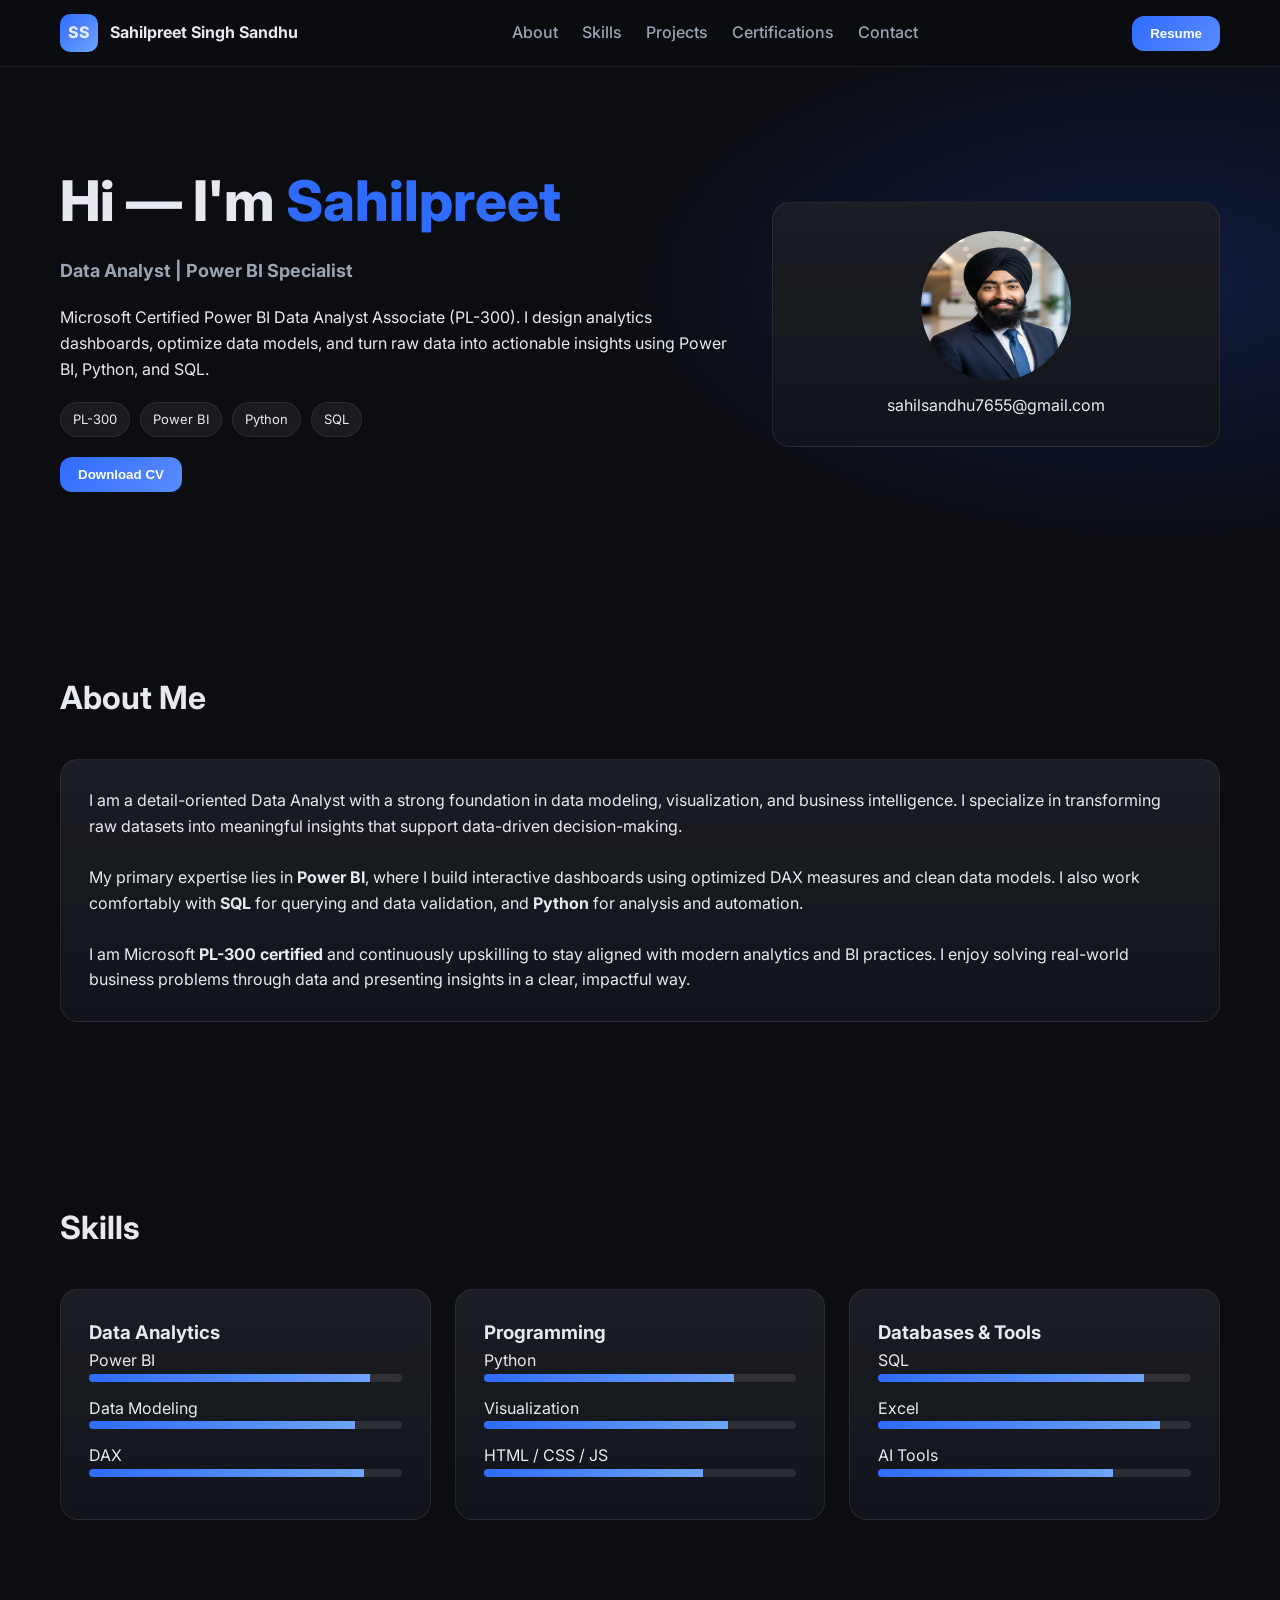
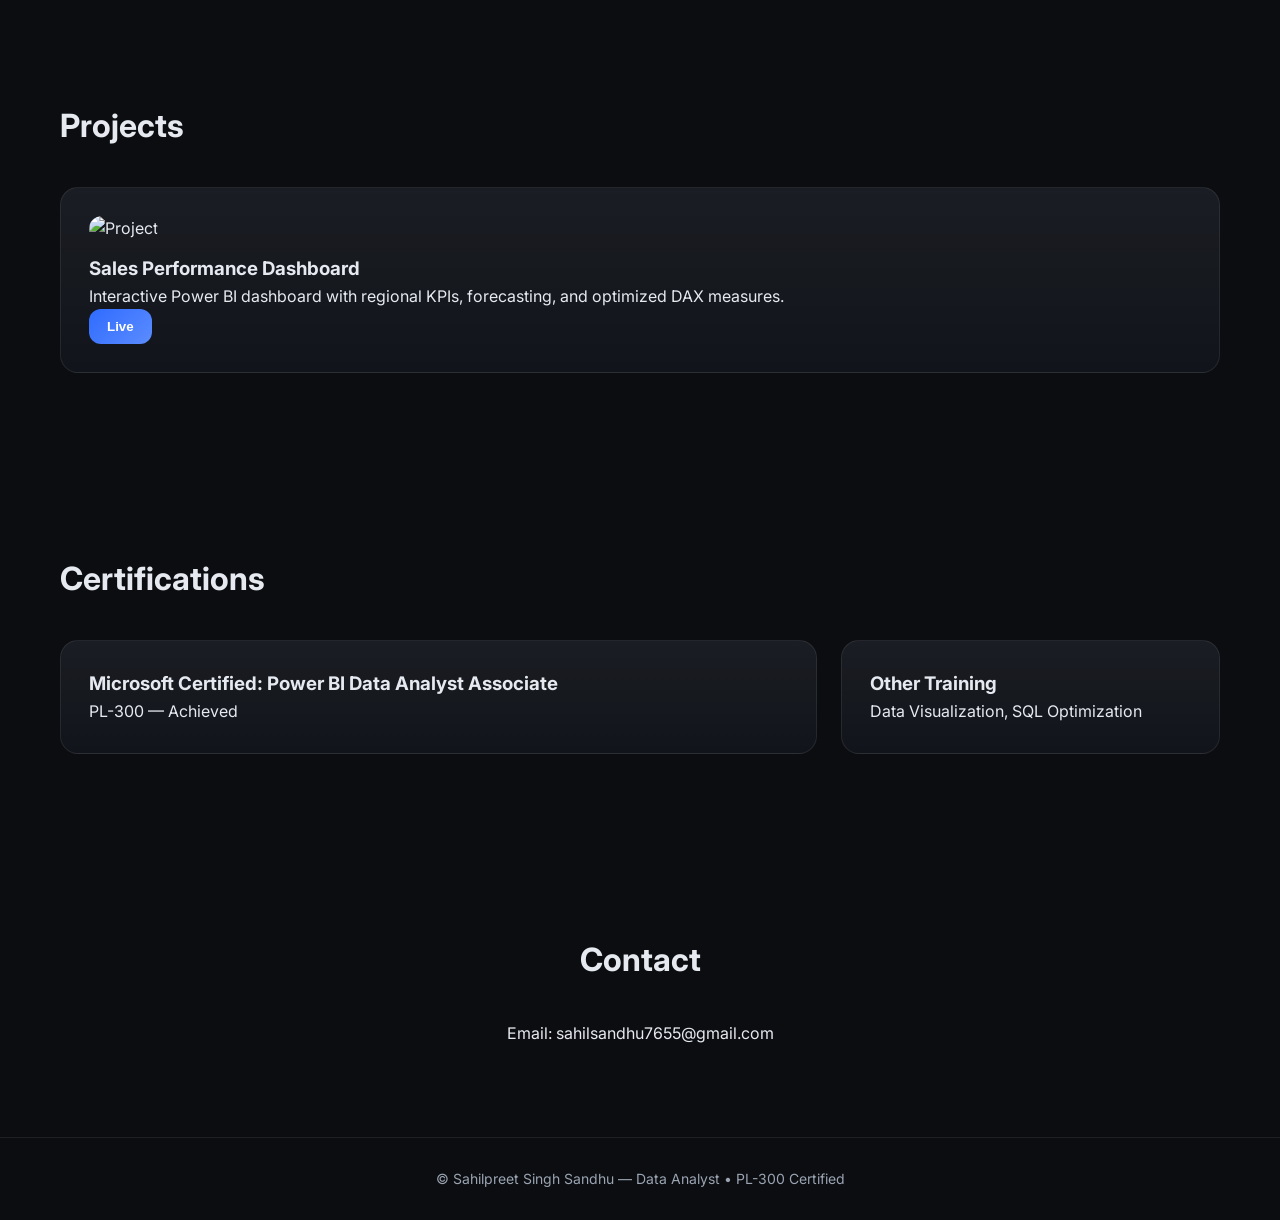
==== index.html @ d5413a1f "Update index.html" ====
<!DOCTYPE html>
<html lang="en">
<head>
  <meta charset="UTF-8" />
  <meta name="viewport" content="width=device-width, initial-scale=1.0" />
  <title>Sahilpreet Singh Sandhu | Data Analyst</title>

  <link href="https://fonts.googleapis.com/css2?family=Inter:wght@300;400;500;600;700;800&display=swap" rel="stylesheet">

  <style>
    :root {
      --bg: #0b0d10;
      --card: #11141a;
      --muted: #9aa4b2;
      --text: #e6eaf0;
      --accent: #2f6bff;
      --border: rgba(255,255,255,0.08);
      --radius: 18px;
    }

    * { box-sizing: border-box; margin: 0; padding: 0; }

    html { scroll-behavior: smooth; }

    body {
      font-family: 'Inter', sans-serif;
      background: radial-gradient(1200px 600px at 10% -10%, #111633 0%, transparent 60%),
                  radial-gradient(1000px 500px at 90% 10%, #0f1a3d 0%, transparent 55%),
                  var(--bg);
      color: var(--text);
      line-height: 1.6;
    }

    a { text-decoration: none; color: inherit; }

    /* ---------- NAVBAR ---------- */
    nav {
      position: sticky;
      top: 0;
      z-index: 1000;
      backdrop-filter: blur(10px);
      background: rgba(11,13,16,0.75);
      border-bottom: 1px solid var(--border);
    }

    .nav-container {
      max-width: 1200px;
      margin: auto;
      padding: 14px 20px;
      display: flex;
      justify-content: space-between;
      align-items: center;
    }

    .brand {
      display: flex;
      align-items: center;
      gap: 12px;
      font-weight: 700;
    }

    .logo {
      width: 38px;
      height: 38px;
      border-radius: 10px;
      background: linear-gradient(135deg, var(--accent), #6fa3ff);
      display: grid;
      place-items: center;
      font-weight: 800;
    }

    .nav-links {
      display: flex;
      gap: 24px;
      font-weight: 500;
      color: var(--muted);
    }

    .nav-links a:hover { color: var(--text); }

    .btn {
      padding: 10px 18px;
      border-radius: 12px;
      background: linear-gradient(135deg, var(--accent), #5b8cff);
      border: none;
      color: white;
      font-weight: 600;
      cursor: pointer;
    }

    /* ---------- GLOBAL ---------- */
    section {
      max-width: 1200px;
      margin: auto;
      padding: 90px 20px;
    }

    .section-title {
      font-size: 32px;
      font-weight: 700;
      margin-bottom: 36px;
    }

    .card {
      background: linear-gradient(180deg, rgba(255,255,255,0.04), transparent), var(--card);
      border: 1px solid var(--border);
      border-radius: var(--radius);
      padding: 28px;
    }

    /* ---------- ABOUT ---------- */
    .hero {
      display: grid;
      grid-template-columns: 1.2fr 0.8fr;
      gap: 40px;
      align-items: center;
    }

    .hero h1 {
      font-size: clamp(38px, 5vw, 56px);
      font-weight: 800;
    }

    .hero h1 span { color: var(--accent); }

    .hero h2 {
      font-size: 18px;
      color: var(--muted);
      margin: 10px 0 20px;
    }

    .tags {
      display: flex;
      gap: 10px;
      flex-wrap: wrap;
      margin: 20px 0;
    }

    .tag {
      padding: 6px 12px;
      border-radius: 999px;
      background: rgba(255,255,255,0.06);
      border: 1px solid var(--border);
      font-size: 13px;
    }

    .profile {
      text-align: center;
    }

    .avatar {
      width: 150px;
      height: 150px;
      margin: auto;
      border-radius: 50%;
      background: radial-gradient(circle at top, #3b6cff, #0f1c3f);
      display: grid;
      place-items: center;
      font-size: 42px;
      font-weight: 700;
    }

    /* ---------- SKILLS ---------- */
    .skills-grid {
      display: grid;
      grid-template-columns: repeat(auto-fit, minmax(260px, 1fr));
      gap: 24px;
    }

    .skill { margin-bottom: 14px; }

    .bar {
      height: 8px;
      background: rgba(255,255,255,0.1);
      border-radius: 999px;
      overflow: hidden;
    }

    .bar span {
      display: block;
      height: 100%;
      background: linear-gradient(90deg, var(--accent), #6fa3ff);
    }

    /* ---------- PROJECTS ---------- */
    .projects-grid {
      display: grid;
      grid-template-columns: repeat(auto-fit, minmax(260px, 1fr));
      gap: 20px;
    }

    .project img {
      width: 100%;
      height: 160px; /* shorter tile height */
      object-fit: cover;
      border-radius: 14px;
      margin-bottom: 12px;
    }

    /* ---------- CERTIFICATIONS ---------- */
    .cert-grid {
      display: grid;
      grid-template-columns: 2fr 1fr;
      gap: 24px;
    }

    /* ---------- CONTACT ---------- */
    .contact {
      text-align: center;
    }

    footer {
      border-top: 1px solid var(--border);
      padding: 30px 20px;
      text-align: center;
      color: var(--muted);
      font-size: 14px;
    }

    @media (max-width: 900px) {
      .hero { grid-template-columns: 1fr; }
      .cert-grid { grid-template-columns: 1fr; }
    }
  </style>
</head>
<body>

<!-- NAVBAR -->
<nav>
  <div class="nav-container">
    <div class="brand">
      <div class="logo">SS</div>
      Sahilpreet Singh Sandhu
    </div>
    <div class="nav-links">
      <a href="#about">About</a>
      <a href="#skills">Skills</a>
      <a href="#projects">Projects</a>
      <a href="#certifications">Certifications</a>
      <a href="#contact">Contact</a>
    </div>
    <button class="btn">Resume</button>
  </div>
</nav>

<!-- HERO / INTRO -->
<section id="home">
  <div class="hero">
    <div>
      <h1>Hi — I'm <span>Sahilpreet</span></h1>
      <h2>Data Analyst | Power BI Specialist</h2>
      <p>Microsoft Certified Power BI Data Analyst Associate (PL-300). I design analytics dashboards, optimize data models, and turn raw data into actionable insights using Power BI, Python, and SQL.</p>
      <div class="tags">
        <span class="tag">PL-300</span>
        <span class="tag">Power BI</span>
        <span class="tag">Python</span>
        <span class="tag">SQL</span>
      </div>
      <button class="btn">Download CV</button>
    </div>
    <div class="card profile">
      <div><img src="Img/Professional_Image.png" alt="Sahilpreet Singh Sandhu" class="avatar"></div>
      <p style="margin-top:12px">sahilsandhu7655@gmail.com</p>
    </div>
  </div>
</section>

<!-- ABOUT -->
<section id="about">
  <h2 class="section-title">About Me</h2>
  <div class="card">
    <p>
      I am a detail-oriented Data Analyst with a strong foundation in data modeling, visualization, and business intelligence. I specialize in transforming raw datasets into meaningful insights that support data-driven decision-making.
    </p>
    <br />
    <p>
      My primary expertise lies in <strong>Power BI</strong>, where I build interactive dashboards using optimized DAX measures and clean data models. I also work comfortably with <strong>SQL</strong> for querying and data validation, and <strong>Python</strong> for analysis and automation.
    </p>
    <br />
    <p>
      I am Microsoft <strong>PL-300 certified</strong> and continuously upskilling to stay aligned with modern analytics and BI practices. I enjoy solving real-world business problems through data and presenting insights in a clear, impactful way.
    </p>
  </div>
</section>

<!-- SKILLS -->
<section id="skills">
  <h2 class="section-title">Skills</h2>
  <div class="skills-grid">
    <div class="card">
      <h3>Data Analytics</h3>
      <div class="skill">Power BI<div class="bar"><span style="width:90%"></span></div></div>
      <div class="skill">Data Modeling<div class="bar"><span style="width:85%"></span></div></div>
      <div class="skill">DAX<div class="bar"><span style="width:88%"></span></div></div>
    </div>
    <div class="card">
      <h3>Programming</h3>
      <div class="skill">Python<div class="bar"><span style="width:80%"></span></div></div>
      <div class="skill">Visualization<div class="bar"><span style="width:78%"></span></div></div>
      <div class="skill">HTML / CSS / JS<div class="bar"><span style="width:70%"></span></div></div>
    </div>
    <div class="card">
      <h3>Databases & Tools</h3>
      <div class="skill">SQL<div class="bar"><span style="width:85%"></span></div></div>
      <div class="skill">Excel<div class="bar"><span style="width:90%"></span></div></div>
      <div class="skill">AI Tools<div class="bar"><span style="width:75%"></span></div></div>
    </div>
  </div>
</section>

<!-- PROJECTS -->
<section id="projects">
  <h2 class="section-title">Projects</h2>
  <div class="projects-grid">
    <div class="card project">
      <img src="https://images.unsplash.com/photo-1521737604893-d14cc237f11d" alt="Project">
      <h3>Sales Performance Dashboard</h3>
      <p>Interactive Power BI dashboard with regional KPIs, forecasting, and optimized DAX measures.</p>
      <button class="btn">Live</button>
    </div>
  </div>
</section>

<!-- CERTIFICATIONS -->
<section id="certifications">
  <h2 class="section-title">Certifications</h2>
  <div class="cert-grid">
    <div class="card">
      <h3>Microsoft Certified: Power BI Data Analyst Associate</h3>
      <p>PL-300 — Achieved</p>
    </div>
    <div class="card">
      <h3>Other Training</h3>
      <p>Data Visualization, SQL Optimization</p>
    </div>
  </div>
</section>

<!-- CONTACT -->
<section id="contact" class="contact">
  <h2 class="section-title">Contact</h2>
  <p>Email: sahilsandhu7655@gmail.com</p>
</section>

<footer>
  © Sahilpreet Singh Sandhu — Data Analyst • PL-300 Certified
</footer>

</body>
</html>
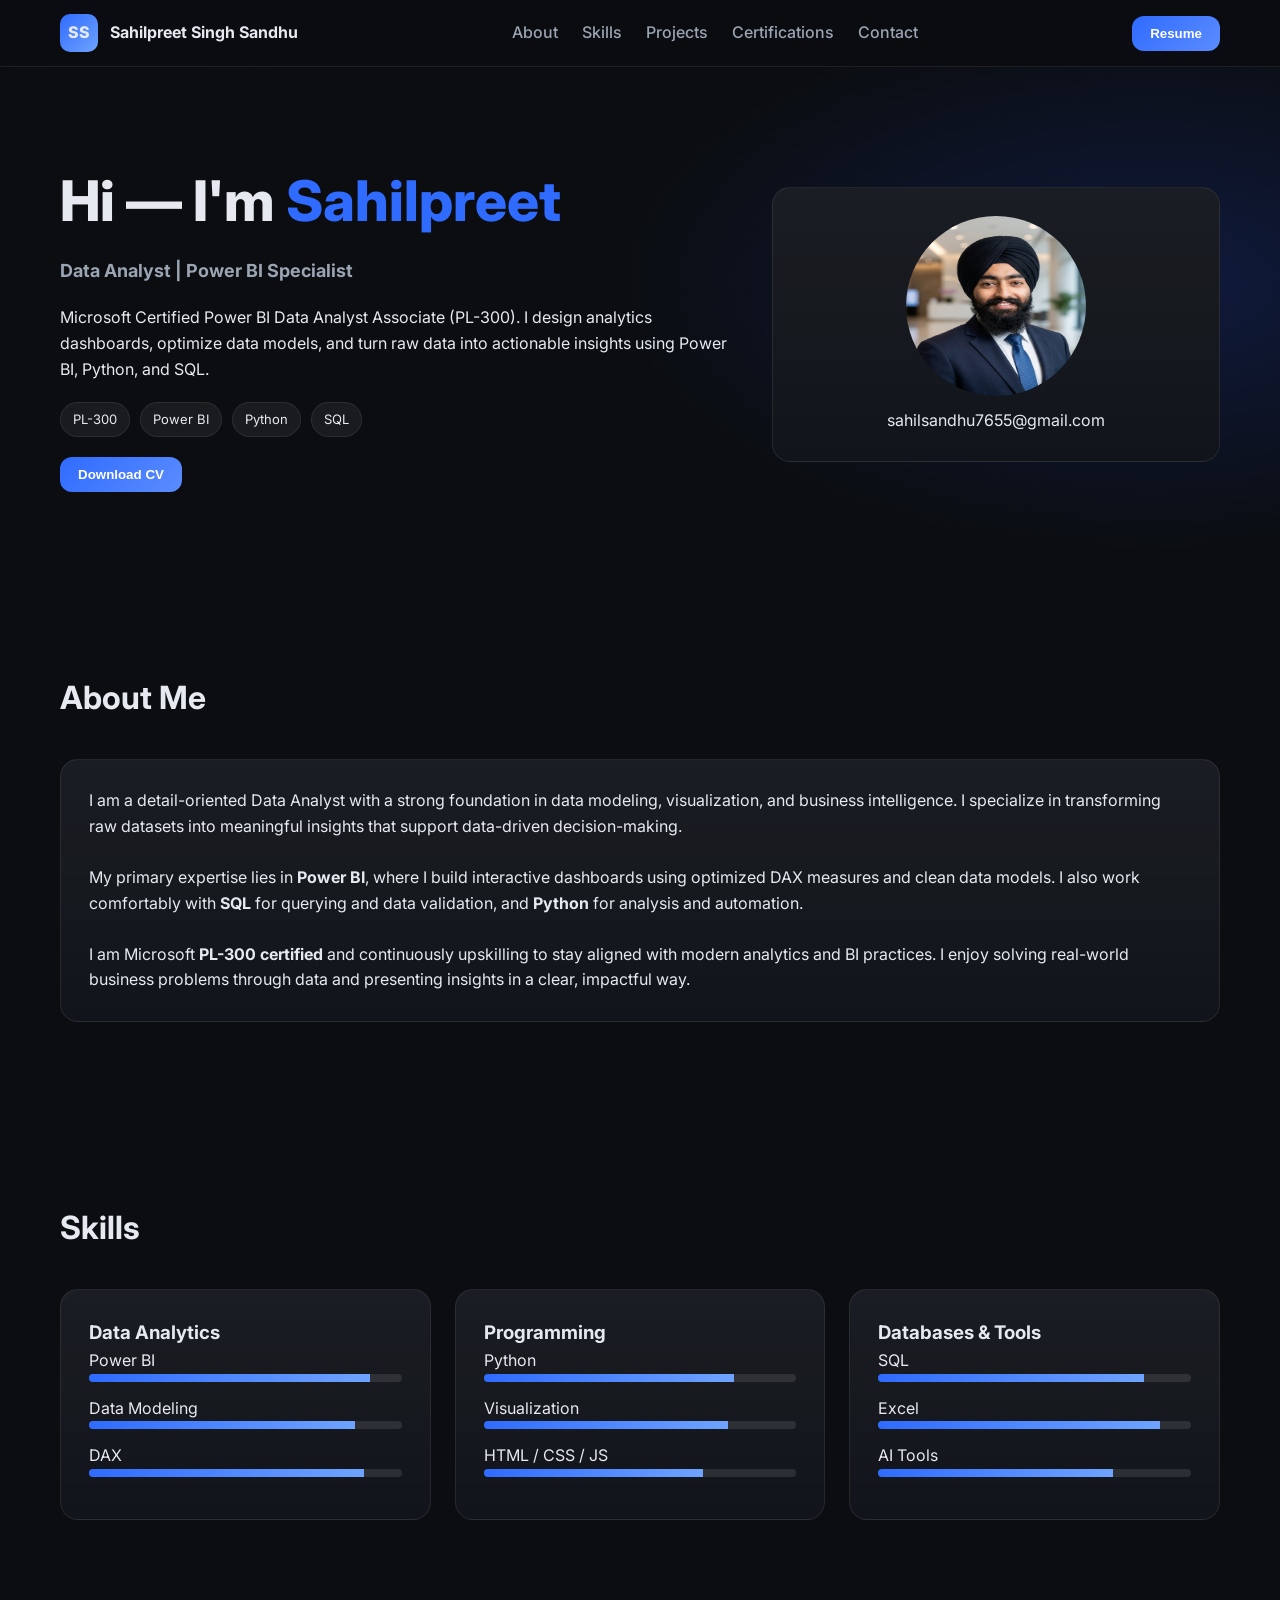
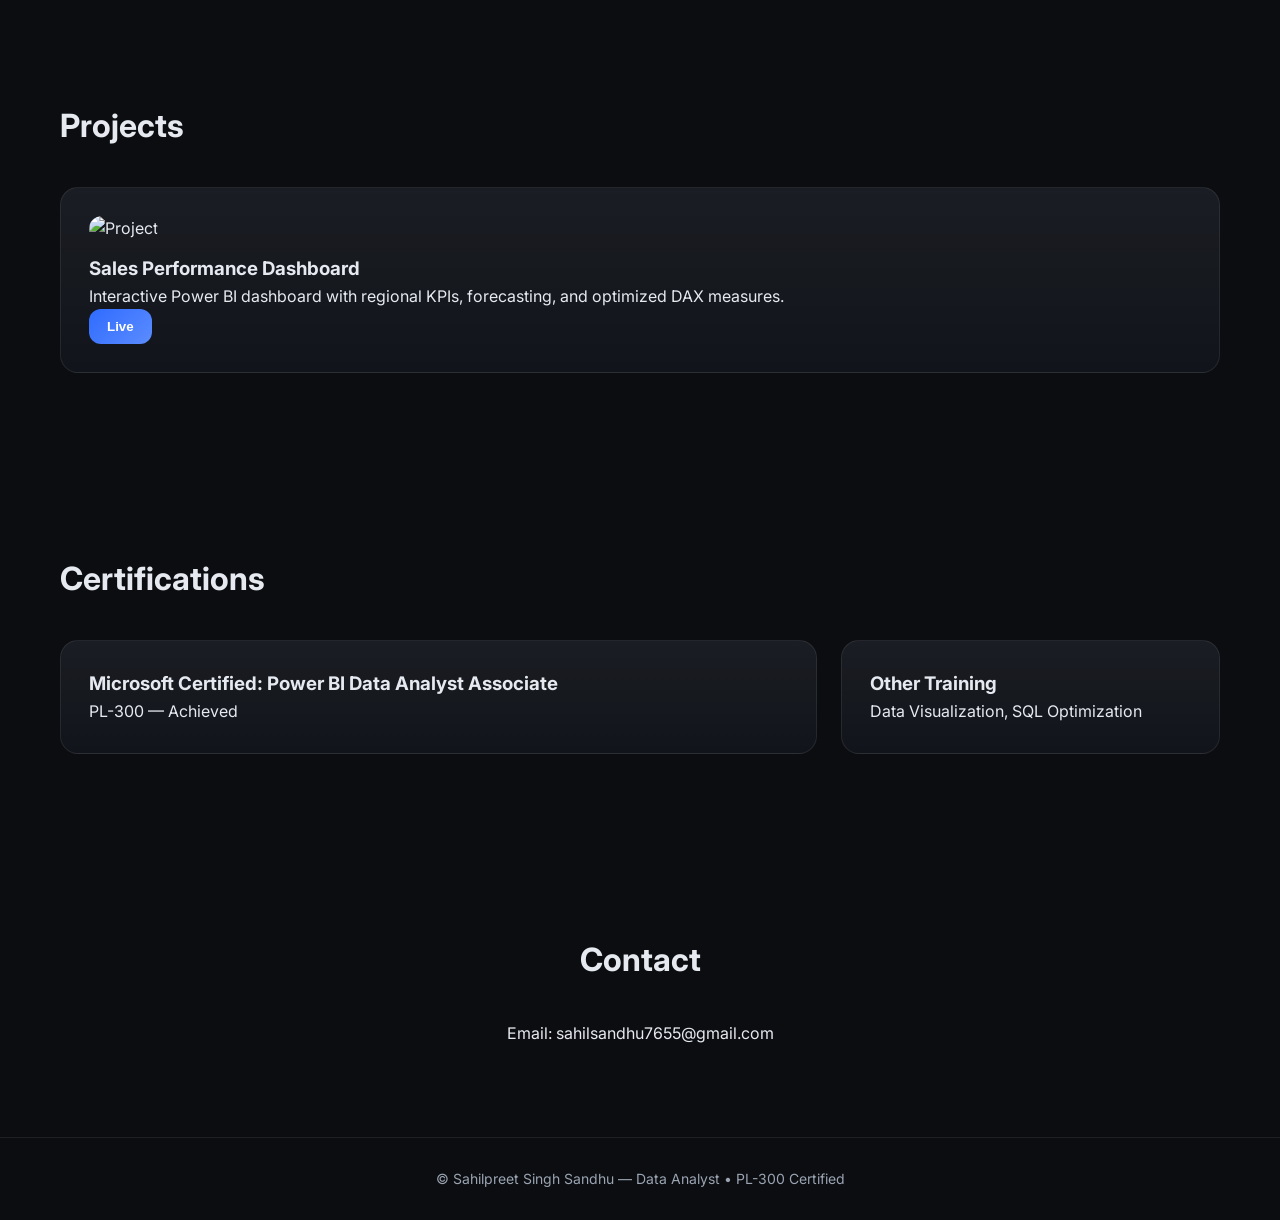
==== commit dae72cb8: "Update index.html" ====
--- a/index.html
+++ b/index.html
@@ -149,8 +149,8 @@
     }
 
     .avatar {
-      width: 150px;
-      height: 150px;
+      width: 180px;
+      height: 180px;
       margin: auto;
       border-radius: 50%;
       background: radial-gradient(circle at top, #3b6cff, #0f1c3f);
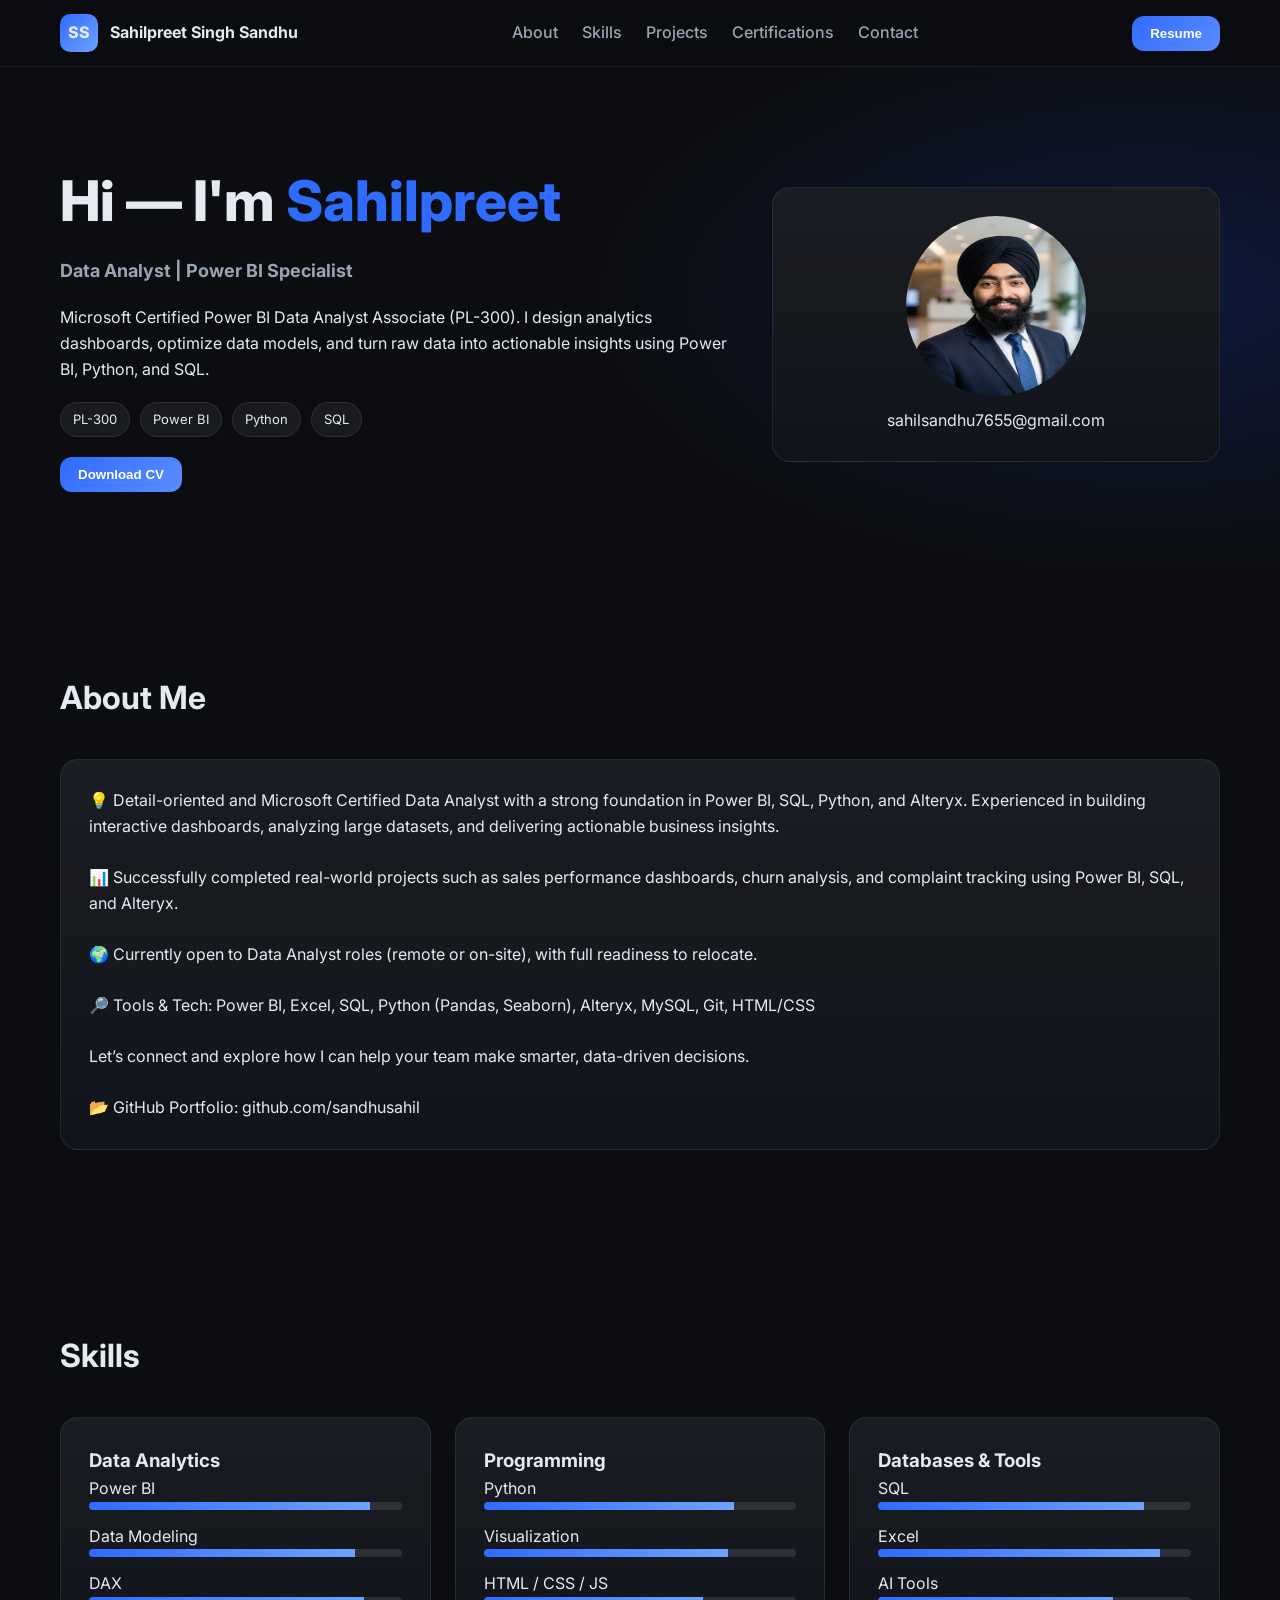
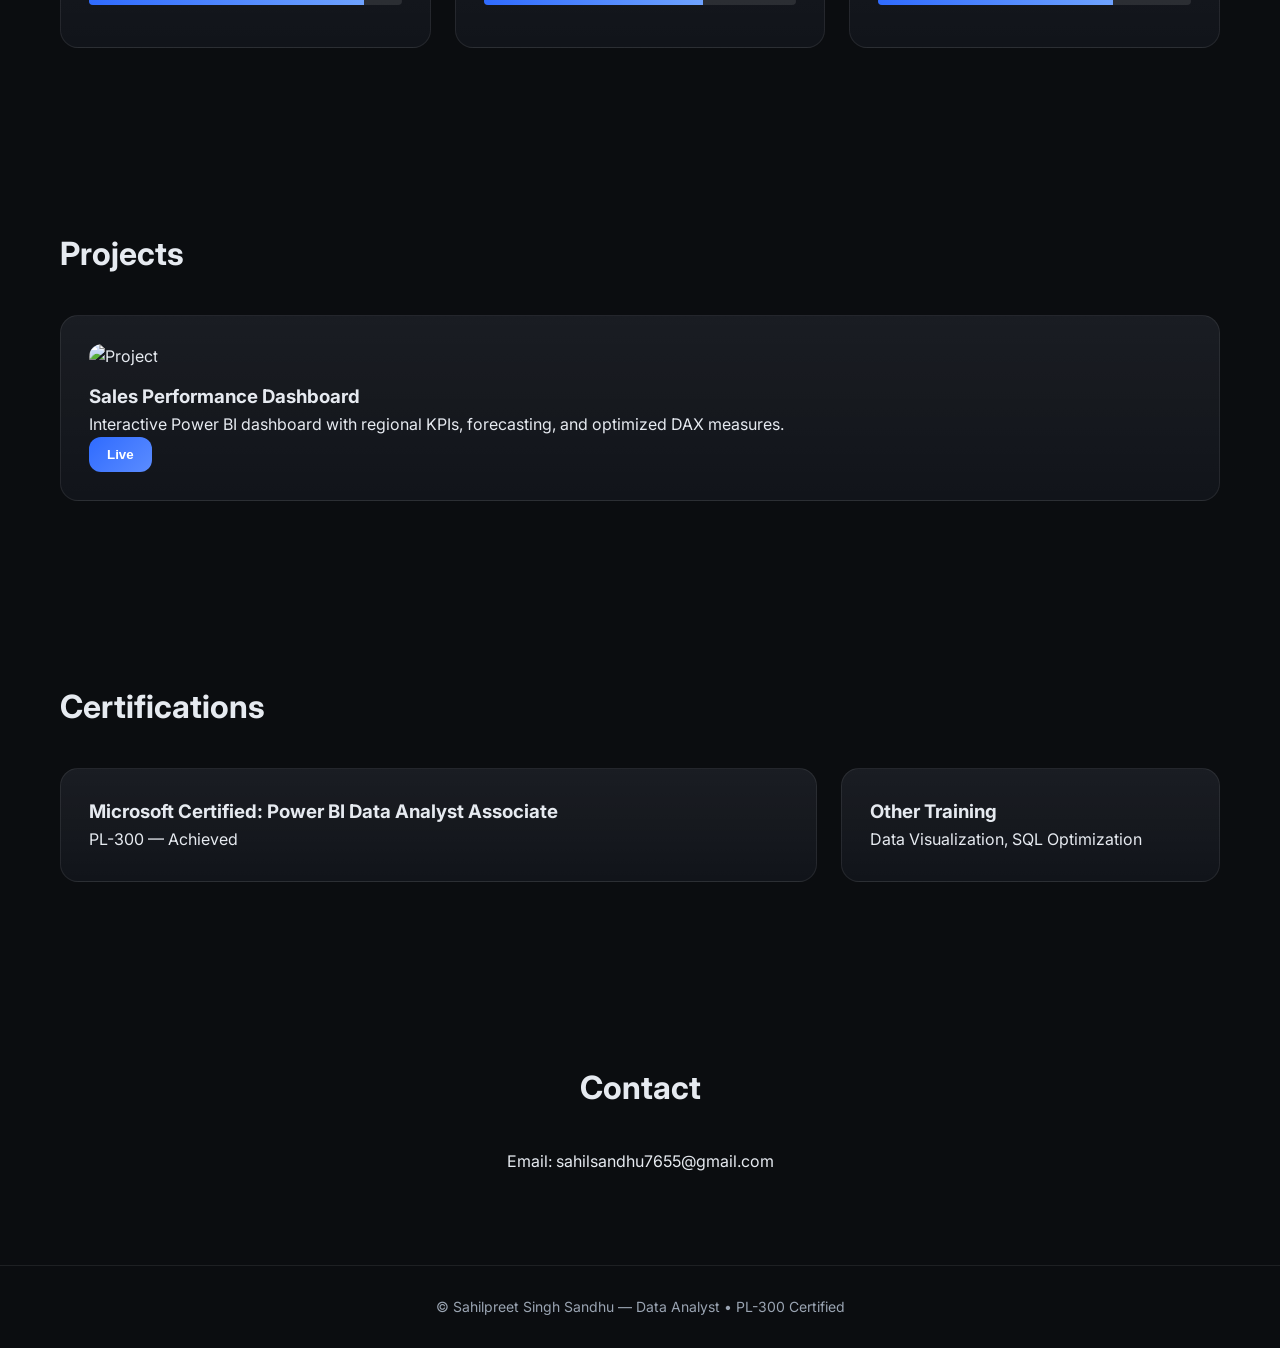
==== commit 63d31969: "Update index.html" ====
--- a/index.html
+++ b/index.html
@@ -218,9 +218,87 @@
     }
 
     @media (max-width: 900px) {
-      .hero { grid-template-columns: 1fr; }
       .cert-grid { grid-template-columns: 1fr; }
     }
+
+    /* ===============================
+   RESPONSIVE FIXES
+   =============================== */
+
+@media (max-width: 1024px) {
+  section {
+    padding: 70px 16px;
+  }
+
+  .nav-links {
+    gap: 16px;
+    font-size: 14px;
+  }
+}
+
+@media (max-width: 900px) {
+  .hero {
+    grid-template-columns: 1fr;
+    text-align: center;
+  }
+
+  .hero h1 {
+    font-size: 40px;
+  }
+
+  .profile {
+    margin-top: 30px;
+  }
+
+  .avatar {
+    width: 150px;
+    height: 150px;
+  }
+}
+
+@media (max-width: 768px) {
+  nav .btn {
+    display: none;
+  }
+
+  .nav-links {
+    display: none;
+  }
+
+  .section-title {
+    font-size: 26px;
+  }
+
+  .skills-grid,
+  .projects-grid,
+  .cert-grid {
+    grid-template-columns: 1fr;
+  }
+}
+
+@media (max-width: 480px) {
+  body {
+    font-size: 14px;
+  }
+
+  .hero h1 {
+    font-size: 32px;
+  }
+
+  .hero h2 {
+    font-size: 16px;
+  }
+
+  .avatar {
+    width: 120px;
+    height: 120px;
+  }
+
+  .btn {
+    width: 100%;
+    text-align: center;
+  }
+}
   </style>
 </head>
 <body>
@@ -269,17 +347,17 @@
 <section id="about">
   <h2 class="section-title">About Me</h2>
   <div class="card">
-    <p>
-      I am a detail-oriented Data Analyst with a strong foundation in data modeling, visualization, and business intelligence. I specialize in transforming raw datasets into meaningful insights that support data-driven decision-making.
-    </p>
-    <br />
-    <p>
-      My primary expertise lies in <strong>Power BI</strong>, where I build interactive dashboards using optimized DAX measures and clean data models. I also work comfortably with <strong>SQL</strong> for querying and data validation, and <strong>Python</strong> for analysis and automation.
-    </p>
-    <br />
-    <p>
-      I am Microsoft <strong>PL-300 certified</strong> and continuously upskilling to stay aligned with modern analytics and BI practices. I enjoy solving real-world business problems through data and presenting insights in a clear, impactful way.
-    </p>
+<p>💡 Detail-oriented and Microsoft Certified Data Analyst with a strong foundation in Power BI, SQL, Python, and Alteryx. Experienced in building interactive dashboards, analyzing large datasets, and delivering actionable business insights. </p> <br />
+
+<p>📊 Successfully completed real-world projects such as sales performance dashboards, churn analysis, and complaint tracking using Power BI, SQL, and Alteryx.</p> <br />
+
+<p>🌍 Currently open to Data Analyst roles (remote or on-site), with full readiness to relocate.</p> <br />
+
+<p>🔎 Tools & Tech: Power BI, Excel, SQL, Python (Pandas, Seaborn), Alteryx, MySQL, Git, HTML/CSS</p> <br />
+
+<p>Let’s connect and explore how I can help your team make smarter, data-driven decisions.
+</p> <br />
+<p>📂 GitHub Portfolio: github.com/sandhusahil</p>
   </div>
 </section>
 
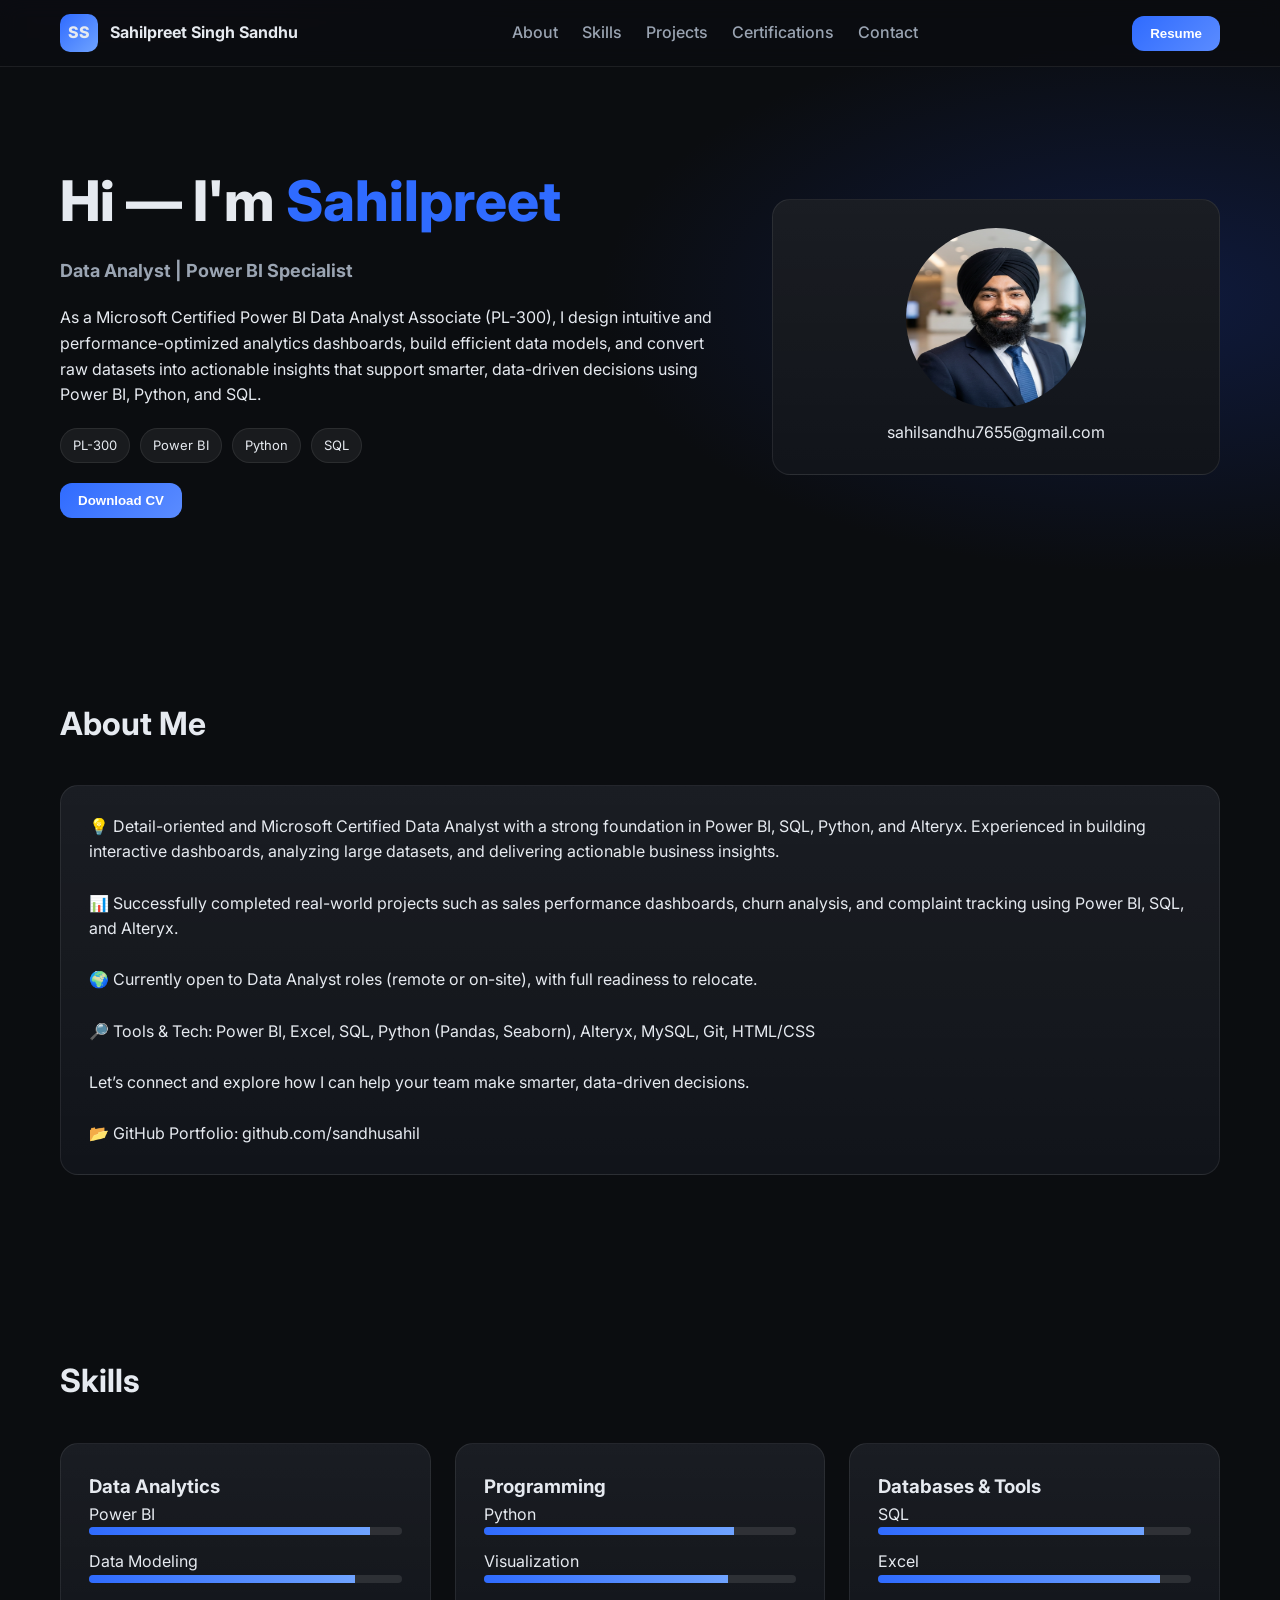
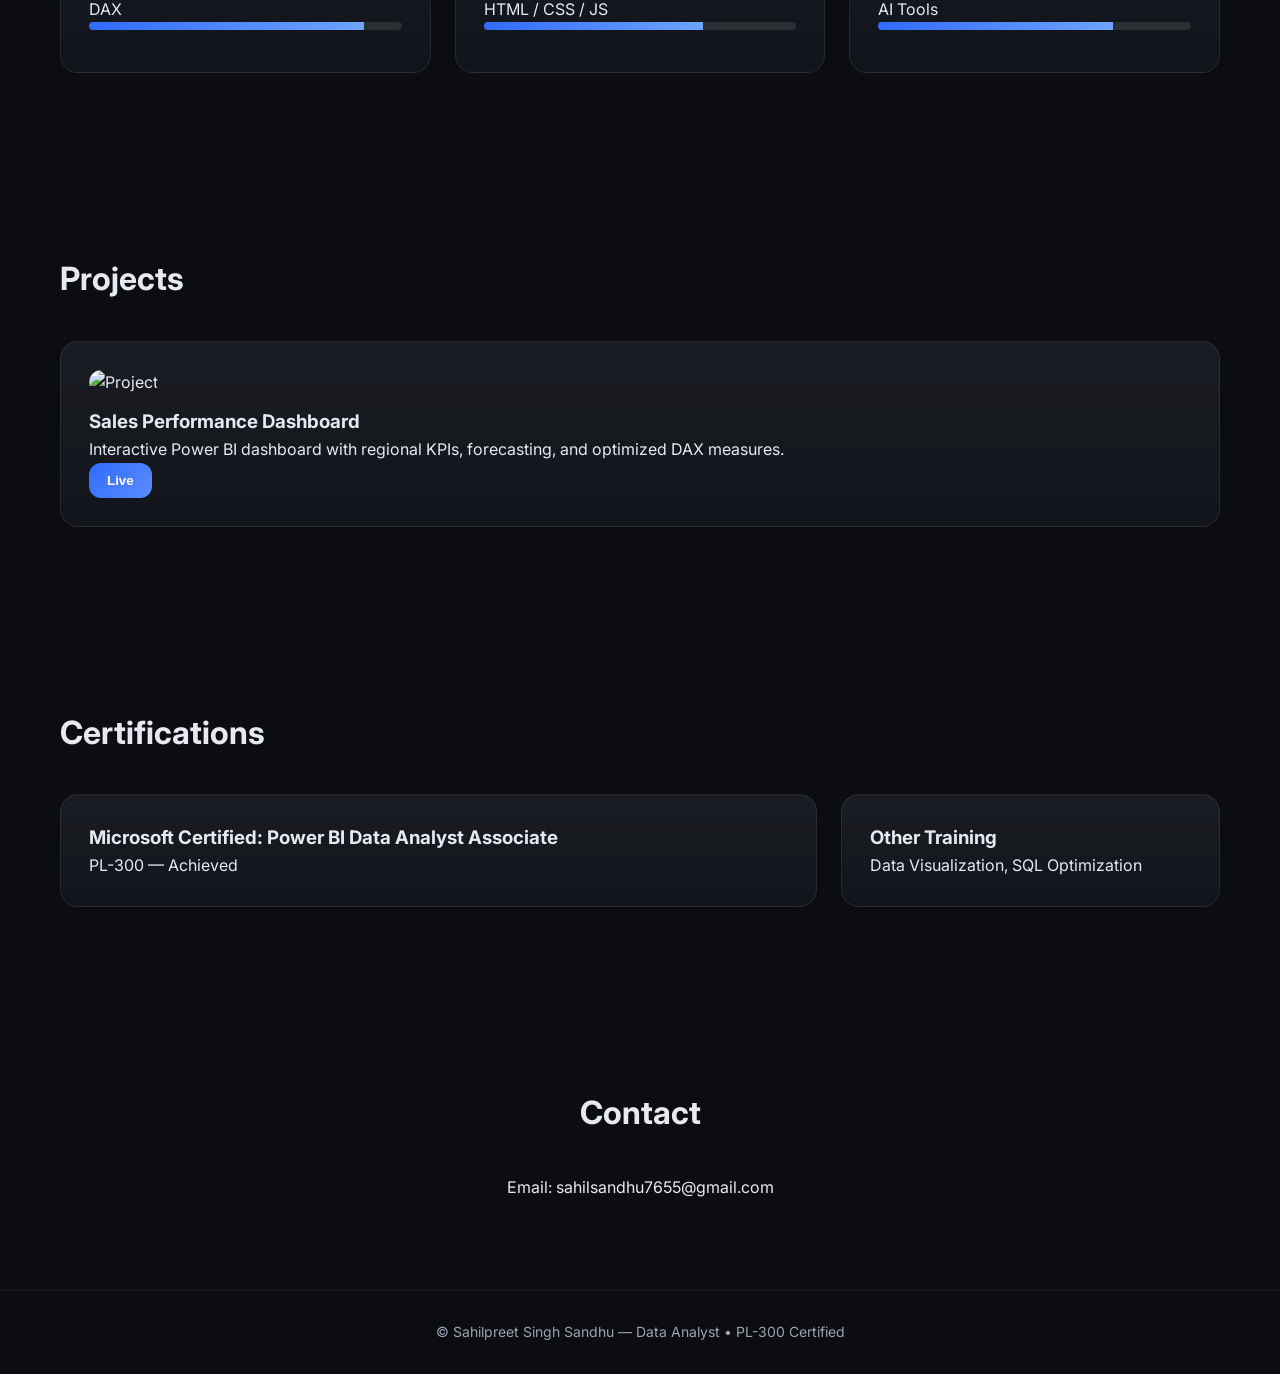
==== commit 2dbc1df5: "Update index.html" ====
--- a/index.html
+++ b/index.html
@@ -327,7 +327,7 @@
     <div>
       <h1>Hi — I'm <span>Sahilpreet</span></h1>
       <h2>Data Analyst | Power BI Specialist</h2>
-      <p>Microsoft Certified Power BI Data Analyst Associate (PL-300). I design analytics dashboards, optimize data models, and turn raw data into actionable insights using Power BI, Python, and SQL.</p>
+      <p>As a Microsoft Certified Power BI Data Analyst Associate (PL-300), I design intuitive and performance-optimized analytics dashboards, build efficient data models, and convert raw datasets into actionable insights that support smarter, data-driven decisions using Power BI, Python, and SQL.</p>
       <div class="tags">
         <span class="tag">PL-300</span>
         <span class="tag">Power BI</span>
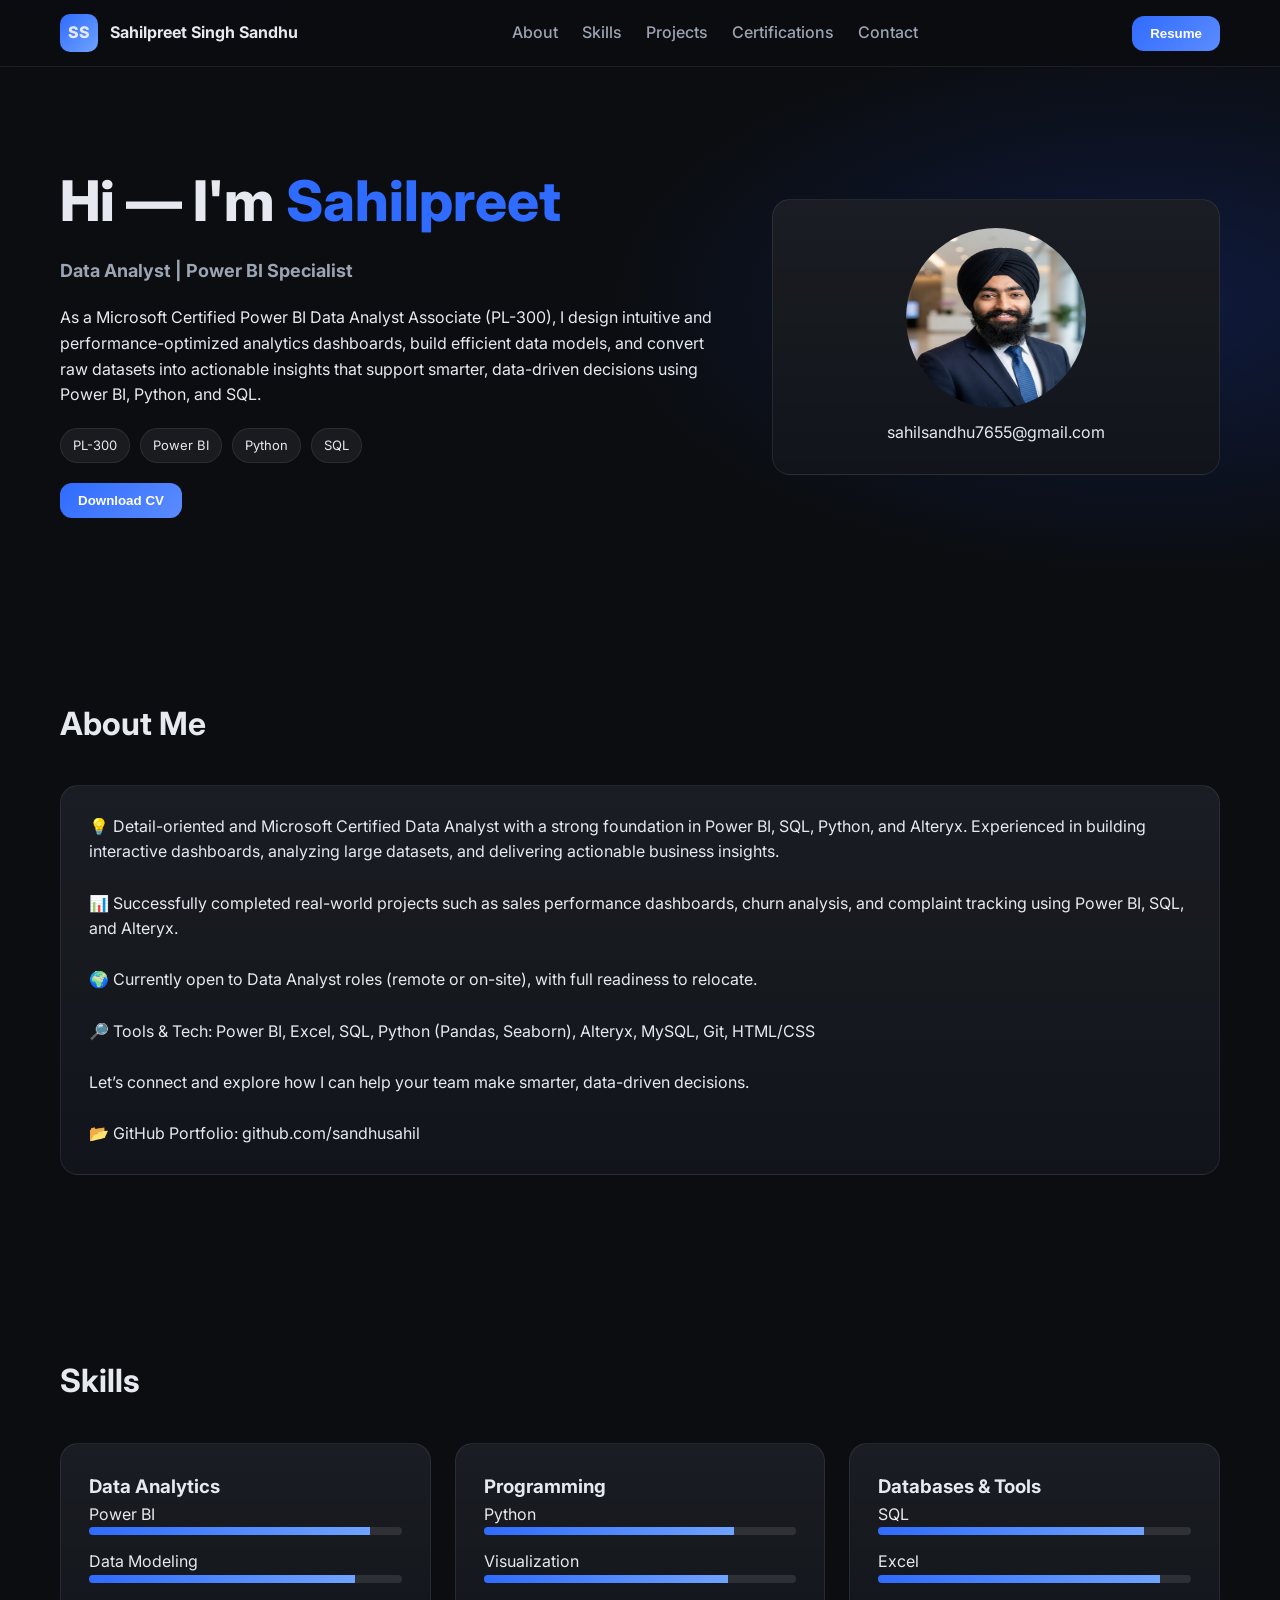
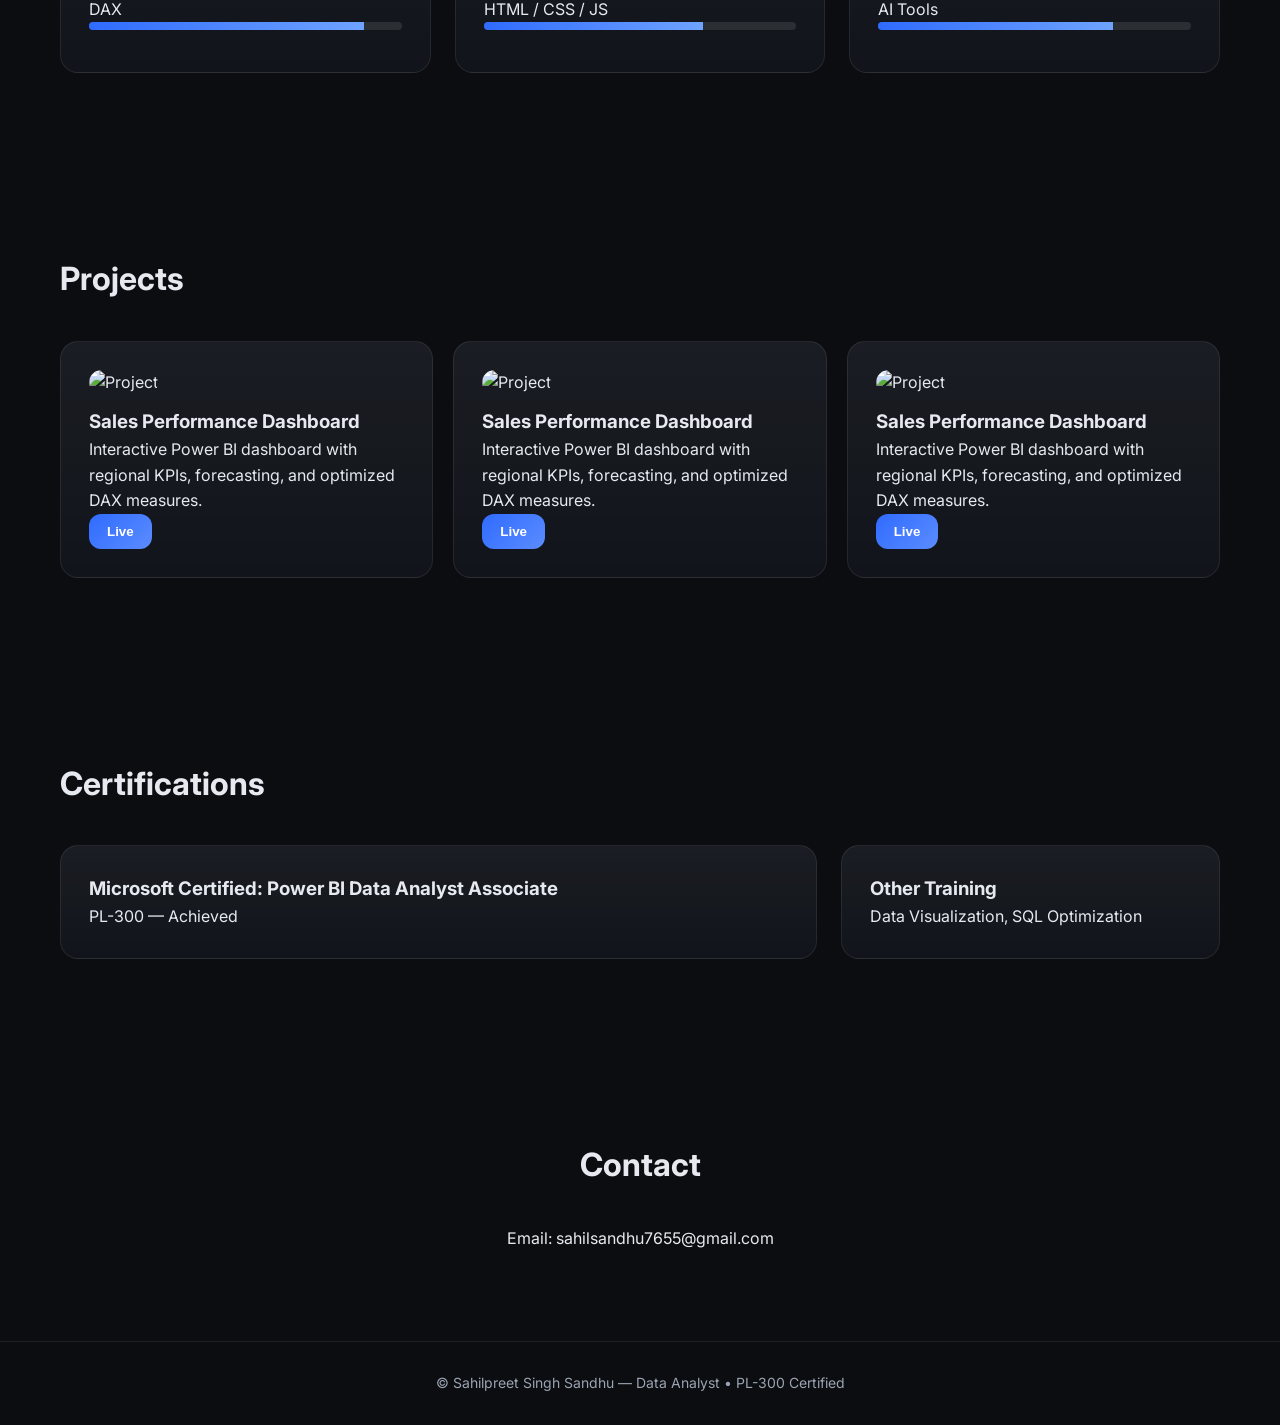
==== commit 0c989f4b: "Update index.html" ====
--- a/index.html
+++ b/index.html
@@ -390,12 +390,26 @@
 <section id="projects">
   <h2 class="section-title">Projects</h2>
   <div class="projects-grid">
+    
+    <div class="card project">
+      <img src="https://plchldr.co/i/600x400" alt="Project">
+      <h3>Sales Performance Dashboard</h3>
+      <p>Interactive Power BI dashboard with regional KPIs, forecasting, and optimized DAX measures.</p>
+      <button class="btn">Live</button>
+    </div>
     <div class="card project">
       <img src="https://images.unsplash.com/photo-1521737604893-d14cc237f11d" alt="Project">
       <h3>Sales Performance Dashboard</h3>
       <p>Interactive Power BI dashboard with regional KPIs, forecasting, and optimized DAX measures.</p>
       <button class="btn">Live</button>
     </div>
+    <div class="card project">
+      <img src="https://images.unsplash.com/photo-1521737604893-d14cc237f11d" alt="Project">
+      <h3>Sales Performance Dashboard</h3>
+      <p>Interactive Power BI dashboard with regional KPIs, forecasting, and optimized DAX measures.</p>
+      <button class="btn">Live</button>
+    </div>
+    
   </div>
 </section>
 
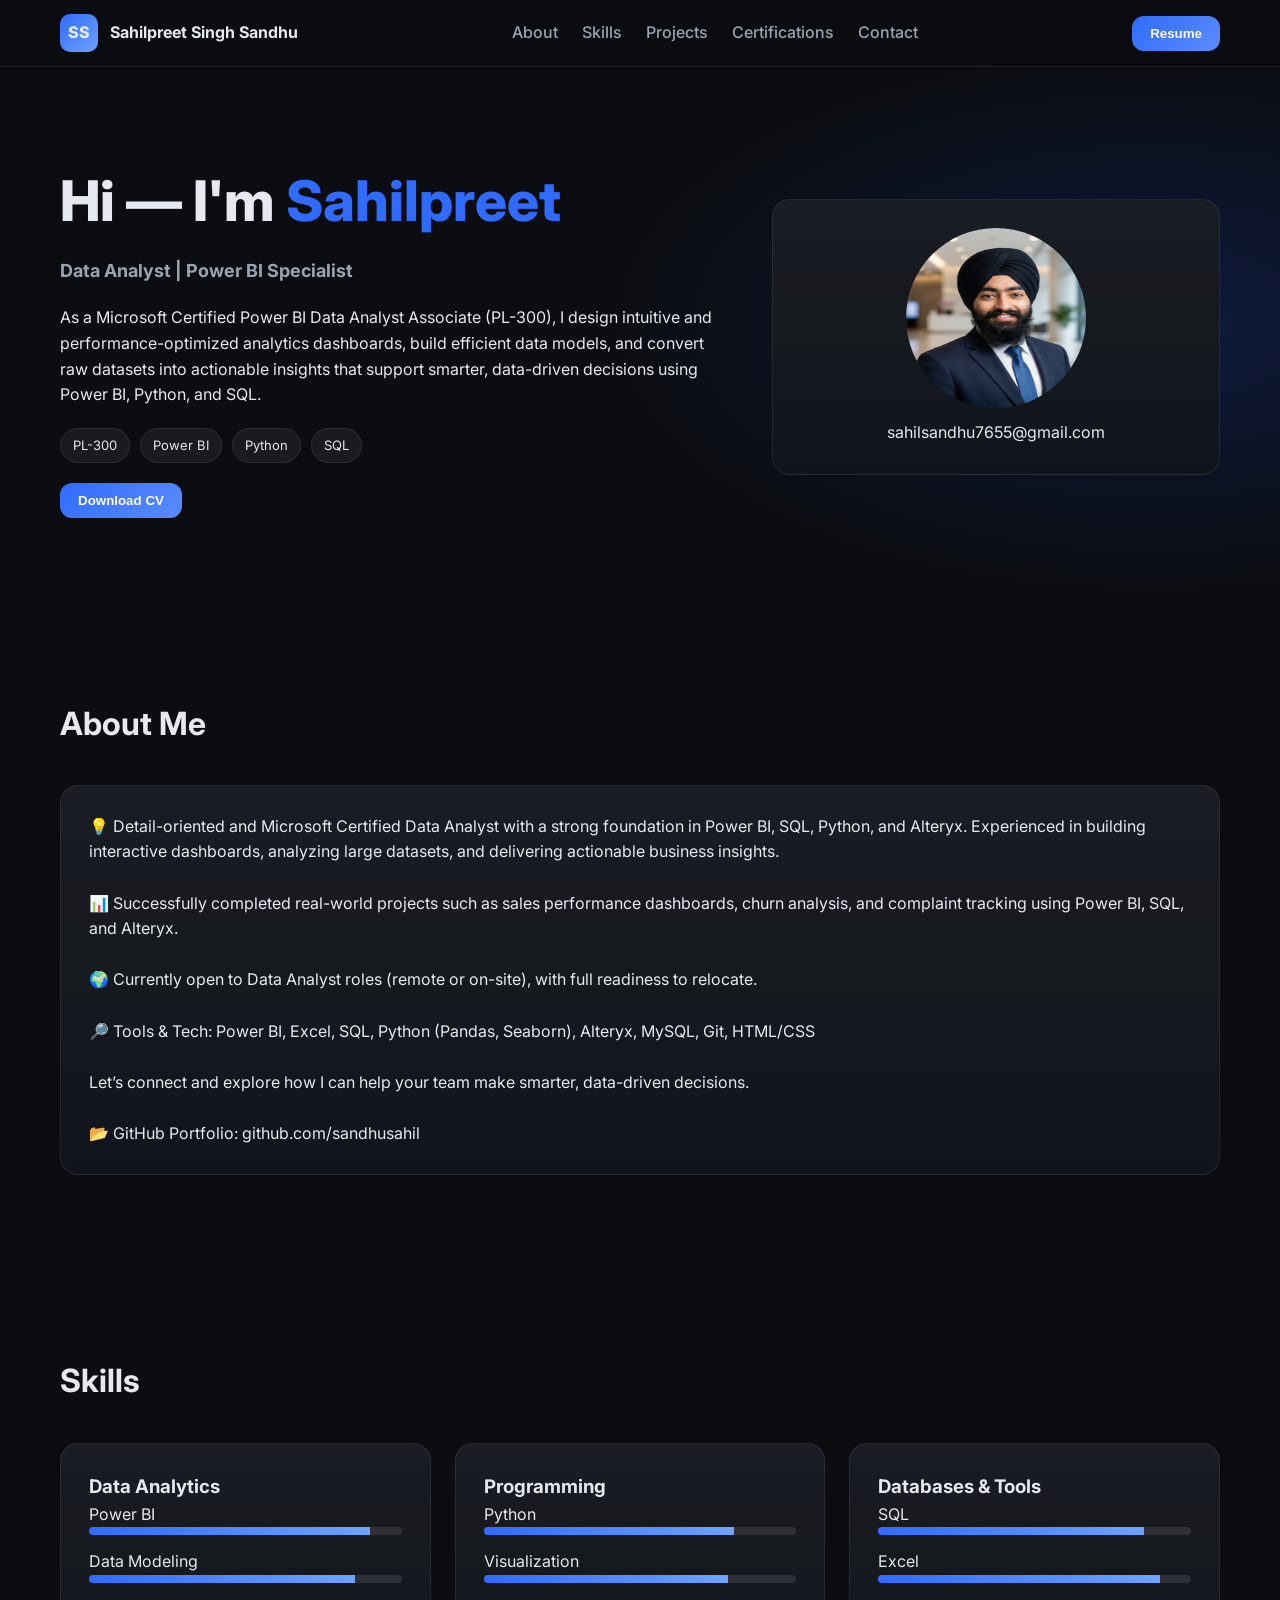
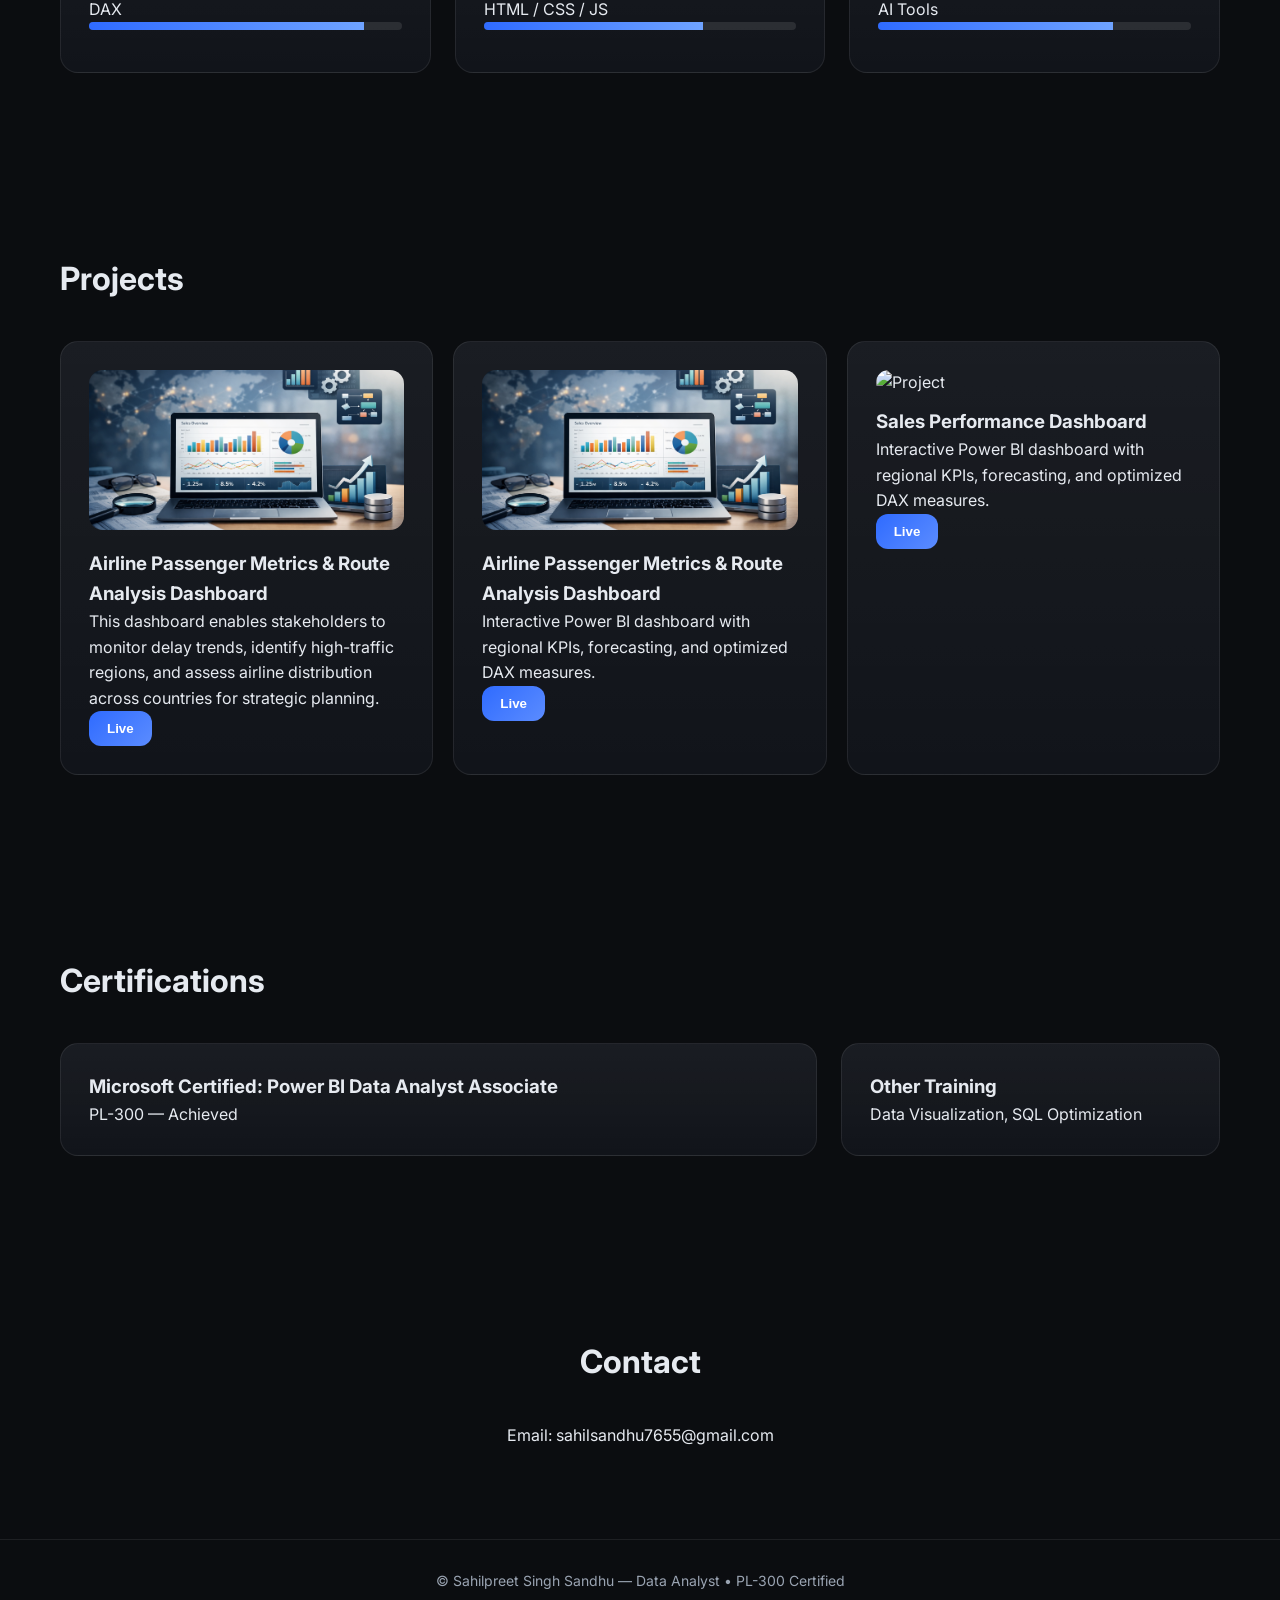
==== commit 227b19c6: "Update index.html" ====
--- a/index.html
+++ b/index.html
@@ -392,14 +392,14 @@
   <div class="projects-grid">
     
     <div class="card project">
-      <img src="https://plchldr.co/i/600x400" alt="Project">
-      <h3>Sales Performance Dashboard</h3>
-      <p>Interactive Power BI dashboard with regional KPIs, forecasting, and optimized DAX measures.</p>
+      <img src="Img/project.png" alt="Project">
+      <h3>Airline Passenger Metrics & Route Analysis Dashboard</h3>
+      <p>This dashboard enables stakeholders to monitor delay trends, identify high-traffic regions, and assess airline distribution across countries for strategic planning.</p>
       <button class="btn">Live</button>
     </div>
     <div class="card project">
-      <img src="https://images.unsplash.com/photo-1521737604893-d14cc237f11d" alt="Project">
-      <h3>Sales Performance Dashboard</h3>
+      <img src="Img/project.png" alt="Project">
+      <h3>Airline Passenger Metrics & Route Analysis Dashboard</h3>
       <p>Interactive Power BI dashboard with regional KPIs, forecasting, and optimized DAX measures.</p>
       <button class="btn">Live</button>
     </div>
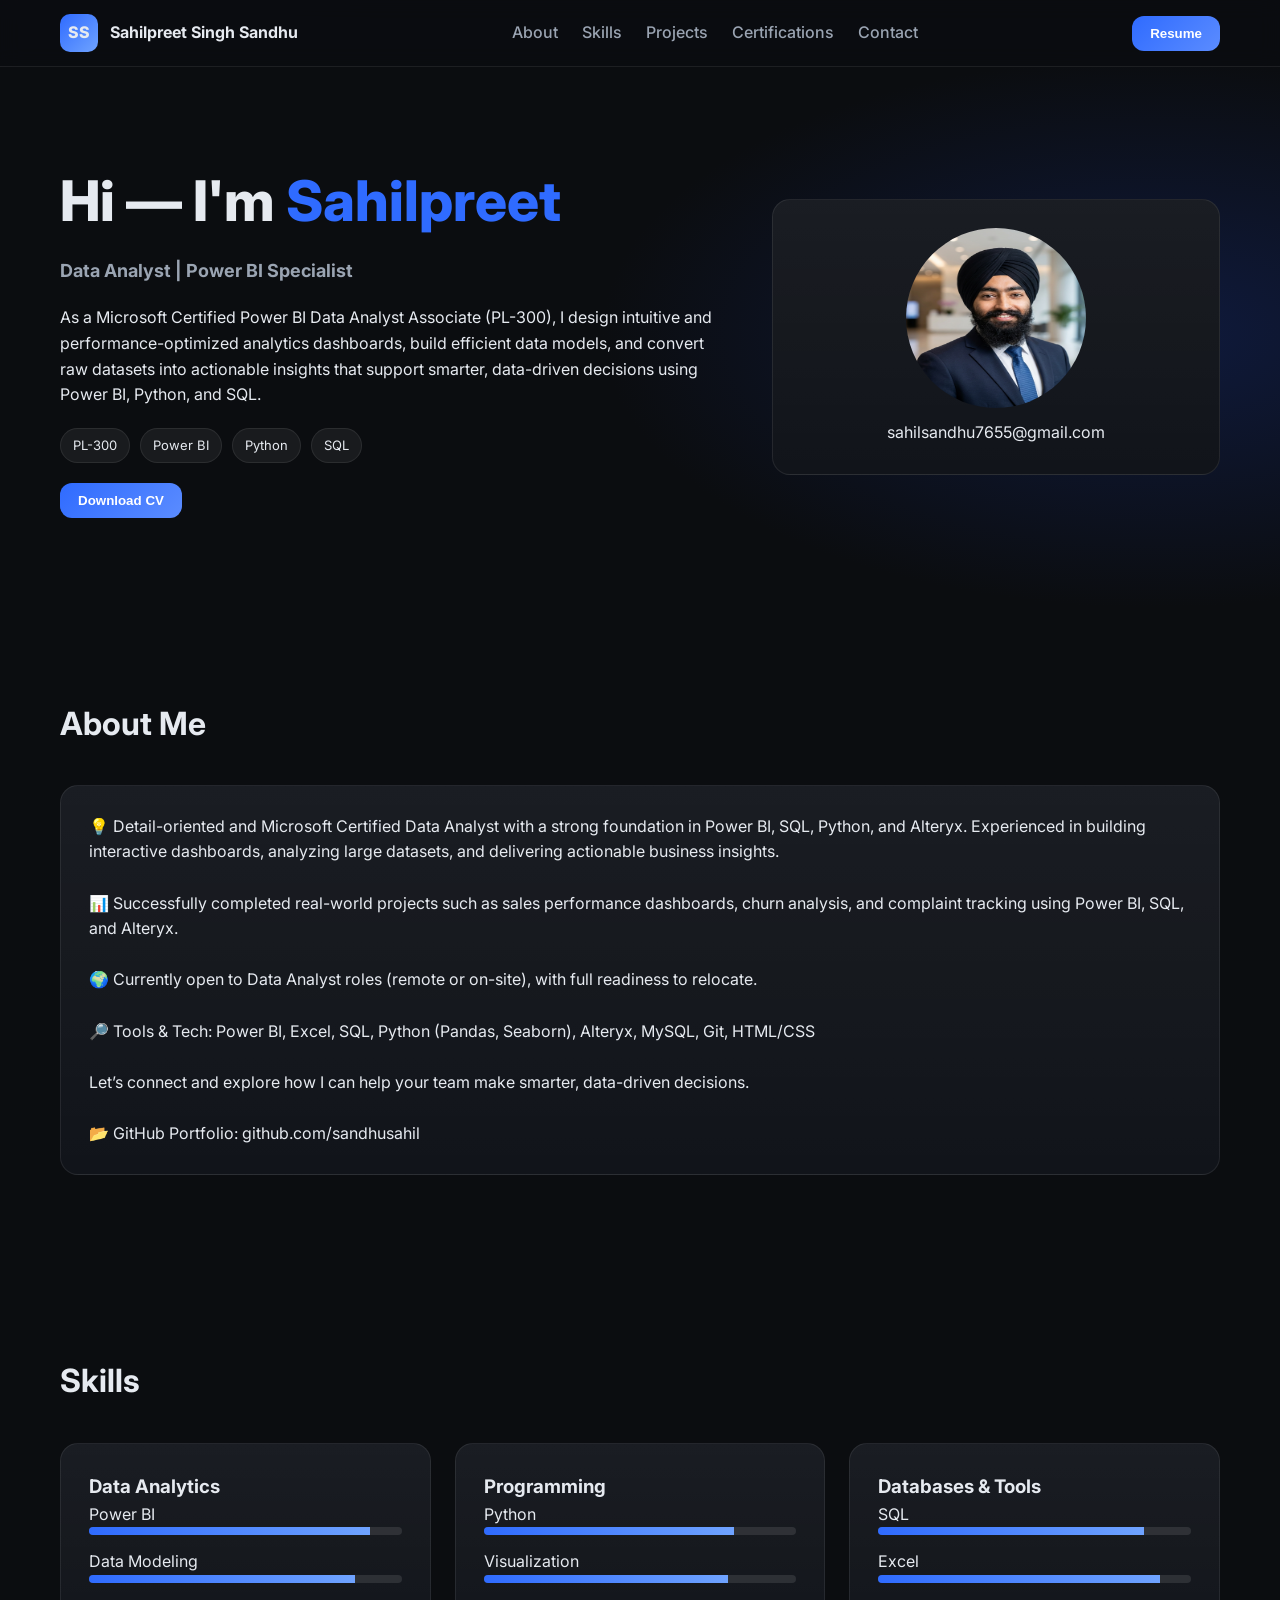
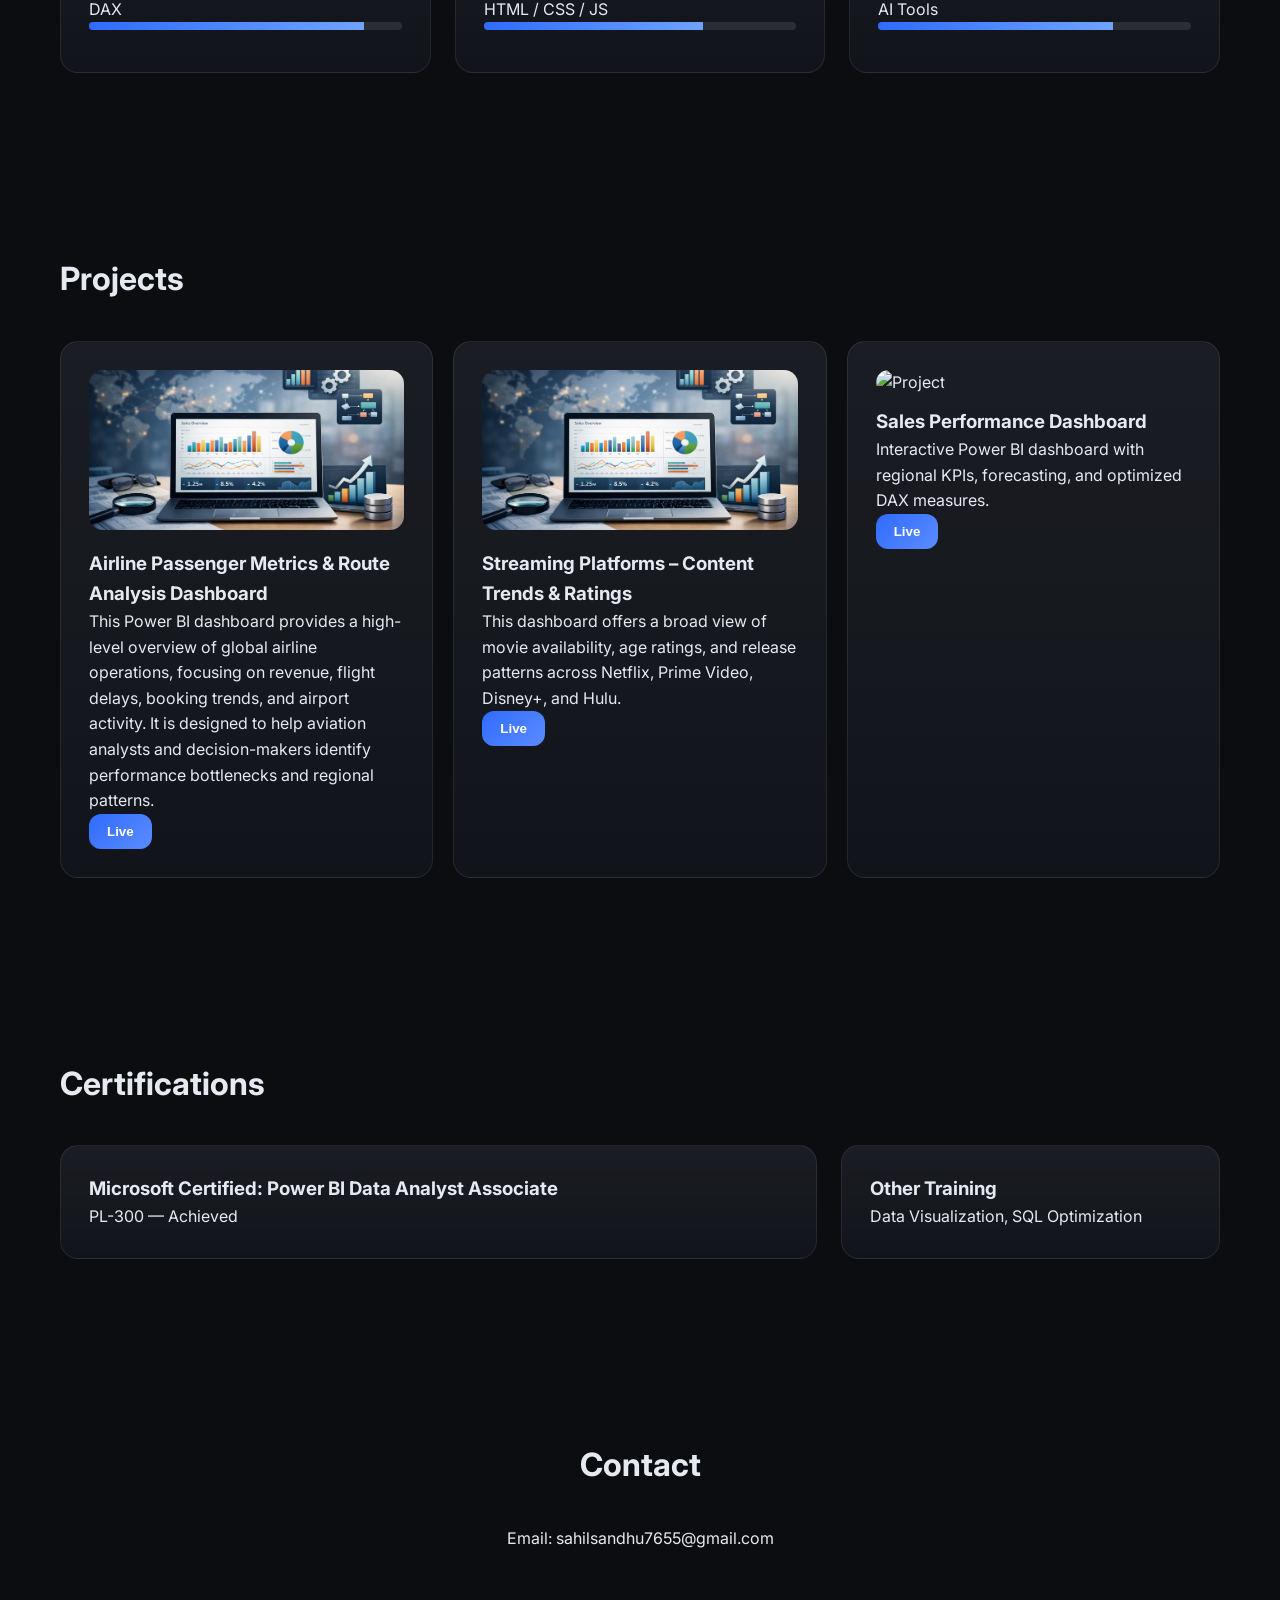
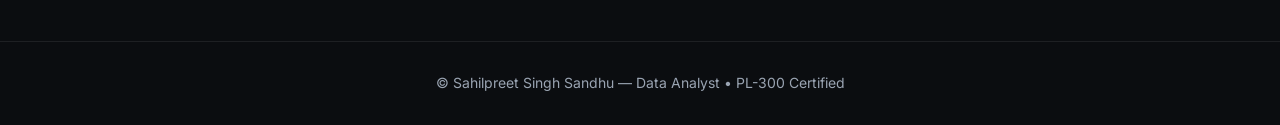
==== commit 7e997749: "Update index.html" ====
--- a/index.html
+++ b/index.html
@@ -394,13 +394,14 @@
     <div class="card project">
       <img src="Img/project.png" alt="Project">
       <h3>Airline Passenger Metrics & Route Analysis Dashboard</h3>
-      <p>This dashboard enables stakeholders to monitor delay trends, identify high-traffic regions, and assess airline distribution across countries for strategic planning.</p>
+      <p>This Power BI dashboard provides a high-level overview of global airline operations, focusing on revenue, flight delays, booking trends, and airport activity. It is designed to help aviation analysts and decision-makers identify performance bottlenecks and regional patterns.</p>
       <button class="btn">Live</button>
     </div>
     <div class="card project">
       <img src="Img/project.png" alt="Project">
-      <h3>Airline Passenger Metrics & Route Analysis Dashboard</h3>
-      <p>Interactive Power BI dashboard with regional KPIs, forecasting, and optimized DAX measures.</p>
+      <h3>Streaming Platforms – Content Trends & Ratings</h3>
+      <p>This dashboard offers a broad view of movie availability, age ratings, and release patterns across Netflix, Prime Video, Disney+, and Hulu.
+</p>
       <button class="btn">Live</button>
     </div>
     <div class="card project">
